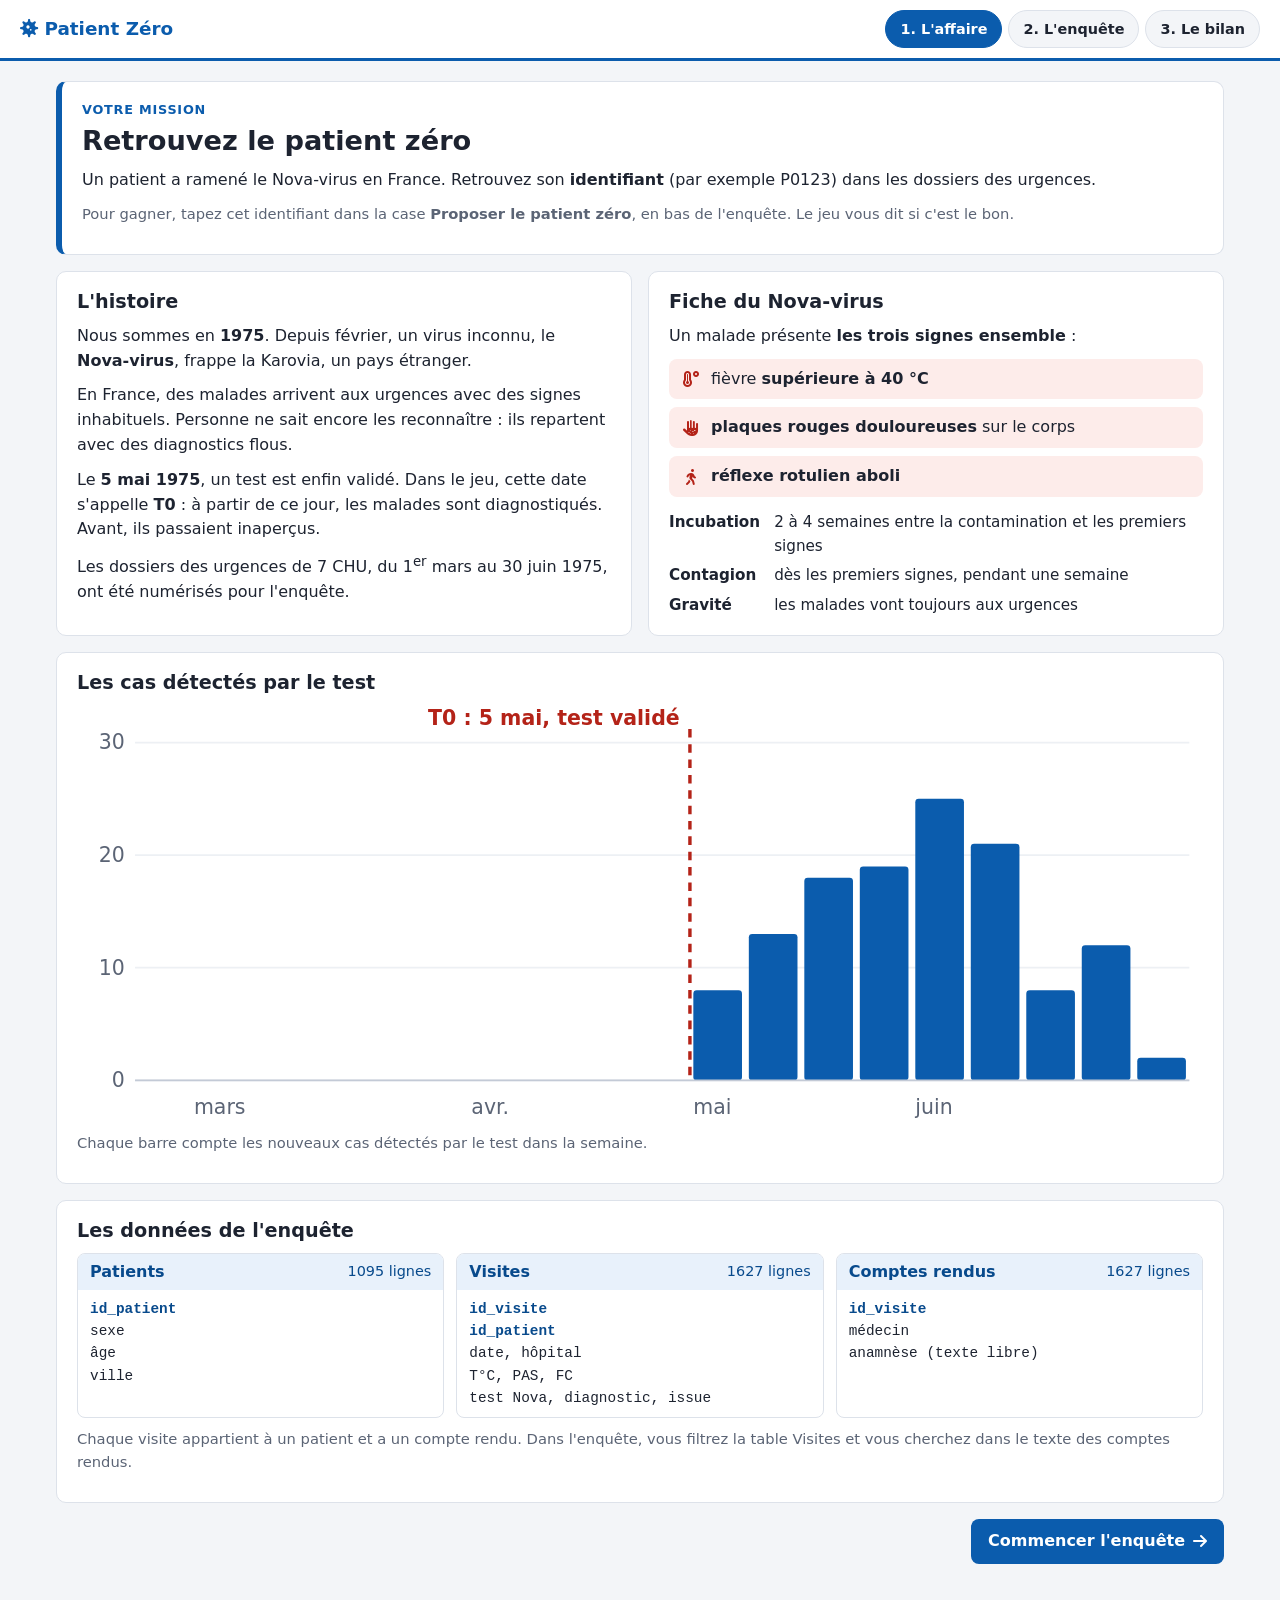
==== index.html @ e22f8d73 "Recentre l'entraînement sur les outils, sans piste sur le virus - 5 missions sur d'autres sujets : f" ====
<!doctype html>
<html lang="fr">
<head>
<meta charset="utf-8">
<meta name="viewport" content="width=device-width, initial-scale=1">
<title>Patient Zéro</title>
<link rel="stylesheet" href="https://cdnjs.cloudflare.com/ajax/libs/font-awesome/6.5.1/css/all.min.css">
<link rel="stylesheet" href="style.css">
</head>
<body>

<header class="entete">
  <div class="marque"><i class="fa-solid fa-virus"></i> Patient Zéro</div>
  <nav class="onglets-pages" aria-label="Étapes du jeu">
    <button data-page="affaire" aria-current="page">1. L'affaire</button>
    <button data-page="enquete">2. L'enquête</button>
    <button data-page="bilan">3. Le bilan</button>
  </nav>
</header>

<main>

<!-- Page 1 : l'affaire -->
<section id="page-affaire" class="page active">
  <div class="carte objectif">
    <p class="surtitre">Votre mission</p>
    <h1>Retrouvez le patient zéro</h1>
    <p>Un patient a ramené le Nova-virus en France. Retrouvez son <strong>identifiant</strong> (par exemple P0123)
    dans les dossiers des urgences.</p>
    <p class="discret">Pour gagner, tapez cet identifiant dans la case <strong>Proposer le patient zéro</strong>,
    en bas de l'enquête. Le jeu vous dit si c'est le bon.</p>
  </div>

  <div class="deux-colonnes">
    <div class="carte">
      <h2>L'histoire</h2>
      <p>Nous sommes en <strong>1975</strong>. Depuis février, un virus inconnu, le <strong>Nova-virus</strong>,
      frappe la Karovia, un pays étranger.</p>
      <p>En France, des malades arrivent aux urgences avec des signes inhabituels. Personne ne sait encore les
      reconnaître : ils repartent avec des diagnostics flous.</p>
      <p>Le <strong>5 mai 1975</strong>, un test est enfin validé. Dans le jeu, cette date s'appelle
      <strong>T0</strong> : à partir de ce jour, les malades sont diagnostiqués. Avant, ils passaient inaperçus.</p>
      <p>Les dossiers des urgences de 7 CHU, du 1<sup>er</sup> mars au 30 juin 1975, ont été numérisés pour
      l'enquête.</p>
    </div>
    <div class="carte">
      <h2>Fiche du Nova-virus</h2>
      <p>Un malade présente <strong>les trois signes ensemble</strong> :</p>
      <ul class="signes">
        <li><i class="fa-solid fa-temperature-high"></i><span>fièvre <strong>supérieure à 40 °C</strong></span></li>
        <li><i class="fa-solid fa-hand-dots"></i><span><strong>plaques rouges douloureuses</strong> sur le corps</span></li>
        <li><i class="fa-solid fa-person-walking"></i><span><strong>réflexe rotulien aboli</strong></span></li>
      </ul>
      <dl class="caracteristiques">
        <dt>Incubation</dt><dd>2 à 4 semaines entre la contamination et les premiers signes</dd>
        <dt>Contagion</dt><dd>dès les premiers signes, pendant une semaine</dd>
        <dt>Gravité</dt><dd>les malades vont toujours aux urgences</dd>
      </dl>
    </div>
  </div>

  <div class="carte">
    <h2>Les cas détectés par le test</h2>
    <div id="courbe" class="courbe"></div>
    <p class="discret">Chaque barre compte les nouveaux cas détectés par le test dans la semaine.</p>
  </div>

  <div class="carte">
    <h2>Les données de l'enquête</h2>
    <div class="schema">
      <div class="table-carte">
        <h3>Patients <span id="schema-patients"></span></h3>
        <ul><li class="cle">id_patient</li><li>sexe</li><li>âge</li><li>ville</li></ul>
      </div>
      <div class="table-carte">
        <h3>Visites <span id="schema-visites"></span></h3>
        <ul><li class="cle">id_visite</li><li class="cle">id_patient</li><li>date, hôpital</li><li>T°C, PAS, FC</li>
          <li>test Nova, diagnostic, issue</li></ul>
      </div>
      <div class="table-carte">
        <h3>Comptes rendus <span id="schema-cr"></span></h3>
        <ul><li class="cle">id_visite</li><li>médecin</li><li>anamnèse (texte libre)</li></ul>
      </div>
    </div>
    <p class="discret">Chaque visite appartient à un patient et a un compte rendu. Dans l'enquête, vous filtrez
    la table Visites et vous cherchez dans le texte des comptes rendus.</p>
  </div>

  <div class="actions">
    <button class="bouton principal" data-aller="enquete">Commencer l'enquête <i class="fa-solid fa-arrow-right"></i></button>
  </div>
</section>

<!-- Page 2 : l'enquête -->
<section id="page-enquete" class="page">
  <section class="carte mission" id="mission" aria-live="polite"></section>

  <div class="enquete-grille">
    <aside>
      <details class="carte repliable" open>
        <summary><i class="fa-solid fa-table"></i> Filtres sur la table Visites</summary>
        <div class="champs">
          <label>Date du <input type="date" id="f-du"></label>
          <label>au <input type="date" id="f-au"></label>
          <label class="large">Hôpital <select id="f-hopital"></select></label>
          <label>Température min (°C) <input type="text" inputmode="decimal" id="f-temperature" placeholder="ex. 40" autocomplete="off"></label>
          <label>Test Nova <select id="f-test"></select></label>
          <label class="large">Diagnostic <select id="f-diagnostic"></select></label>
          <label class="large">Issue de la visite <select id="f-issue"></select></label>
        </div>
      </details>

      <details class="carte repliable" open>
        <summary><i class="fa-solid fa-magnifying-glass"></i> Recherche dans les comptes rendus</summary>
        <p class="aide">Chaque recherche lit l'anamnèse. Les termes d'une même recherche sont des synonymes : un
        seul suffit. Les accents, les majuscules et le pluriel ne comptent pas.</p>
        <div id="criteres"></div>
        <button class="bouton secondaire" id="ajouter-critere"><i class="fa-solid fa-plus"></i> Ajouter une recherche</button>
      </details>

      <button class="bouton lien" id="tout-effacer"><i class="fa-solid fa-eraser"></i> Tout effacer</button>
    </aside>

    <div>
      <section class="carte" id="resultats">
        <h2>Entonnoir</h2>
        <p class="discret entonnoir-aide">Nombre de lignes qui restent après chaque filtre. Une visite a un seul
        compte rendu : les tables Visites et Comptes rendus gardent le même nombre de lignes.</p>
        <ol class="entonnoir" id="entonnoir"></ol>
      </section>

      <section class="carte">
        <div class="onglets-tables" role="tablist" aria-label="Tables">
          <button role="tab" data-vue="cr" aria-selected="true">Comptes rendus <span class="compte" id="n-cr"></span></button>
          <button role="tab" data-vue="visites" aria-selected="false">Visites <span class="compte" id="n-visites"></span></button>
          <button role="tab" data-vue="patients" aria-selected="false">Patients <span class="compte" id="n-patients"></span></button>
        </div>
        <div class="tri">
          <label>Ordre
            <select id="ordre">
              <option value="asc">plus anciennes d'abord</option>
              <option value="desc">plus récentes d'abord</option>
            </select>
          </label>
        </div>
        <div id="vue-cr"></div>
        <div id="vue-visites" hidden></div>
        <div id="vue-patients" hidden></div>
      </section>

      <section class="carte proposer" id="proposer">
        <h2><i class="fa-solid fa-crosshairs"></i> Proposer le patient zéro</h2>
        <form class="ligne" id="form-proposition">
          <input id="proposition" placeholder="P0123" autocomplete="off" autocapitalize="characters" aria-label="Identifiant du patient">
          <button class="bouton principal" type="submit">Vérifier</button>
        </form>
        <div id="proposition-retour" class="retour" aria-live="polite"></div>
      </section>
    </div>
  </div>
  <button class="barre-resultat" id="barre-resultat" type="button"></button>
</section>

<!-- Page 3 : le bilan -->
<section id="page-bilan" class="page">
  <div class="carte histoire" id="bilan-histoire"></div>
  <div class="carte">
    <h2>Ce que vous avez fait</h2>
    <ul class="lexique">
      <li><strong>Filtrer une table.</strong> Chaque filtre sur la table Visites retire des lignes. L'entonnoir montre
      combien il en reste à chaque étape.</li>
      <li><strong>Relier des tables.</strong> Une visite appartient à un patient et a un compte rendu. On compte les
      patients à partir des visites retenues.</li>
      <li><strong>Chercher dans du texte libre.</strong> Un signe s'écrit de plusieurs façons (« PRD », « plaques
      rouges dlr », « ROT abolis ») : il faut prévoir les synonymes et les abréviations.</li>
      <li><strong>Écarter les négations.</strong> « Pas de PRD » contient « PRD ». Chercher dans la même phrase
      permet d'écarter les signes niés sans perdre les autres.</li>
      <li><strong>Croiser les critères.</strong> Un seul signe ne suffit pas : un paludisme donne une forte fièvre,
      une toxidermie des plaques douloureuses.</li>
      <li><strong>Remonter le temps.</strong> Le test date du 5 mai, mais le virus circulait depuis mars.
      L'incubation de 2 à 4 semaines relie chaque malade à celui qui l'a contaminé.</li>
    </ul>
  </div>
  <div class="actions">
    <button class="bouton secondaire" id="rejouer"><i class="fa-solid fa-rotate-left"></i> Rejouer depuis le début</button>
  </div>
</section>

</main>

<script src="donnees.js"></script>
<script src="js/recherche.js"></script>
<script src="js/enquete.js"></script>
<script src="js/jeu.js"></script>
</body>
</html>
---- style.css ----
:root {
  --bleu: #0b5cad; --bleu-fonce: #084a8c; --bleu-clair: #e8f1fb;
  --rouge: #b42318; --rouge-clair: #fdecea;
  --vert: #1e7a46; --vert-clair: #e6f4ec;
  --ambre: #8a5a00; --ambre-clair: #fff4dc;
  --texte: #1d2330; --discret: #5b6475; --bord: #dde2ea; --fond: #f3f5f8; --carte: #ffffff;
  --rayon: 10px;
}
* { box-sizing: border-box; }
html { -webkit-text-size-adjust: 100%; }
body { margin: 0; background: var(--fond); color: var(--texte);
  font: 16px/1.55 system-ui, -apple-system, "Segoe UI", Roboto, "Helvetica Neue", sans-serif; }
h1, h2, h3 { line-height: 1.25; margin: 0 0 10px; }
h1 { font-size: 1.7rem; }
h2 { font-size: 1.2rem; }
h3 { font-size: 1rem; }
p { margin: 0 0 10px; }
ul { margin: 0 0 10px; padding-left: 22px; }
button, input, select { font: inherit; color: inherit; }
input, select { font-size: 16px; padding: 8px 10px; border: 1px solid #c3cad6; border-radius: 6px; background: #fff;
  min-height: 40px; width: 100%; }
input:focus-visible, select:focus-visible, button:focus-visible, tr:focus-visible { outline: 3px solid #7fb3ec; outline-offset: 1px; }
.discret { color: var(--discret); font-size: .92rem; }

/* En-tête et pages */
.entete { position: sticky; top: 0; z-index: 10; background: var(--carte); border-bottom: 3px solid var(--bleu);
  display: flex; align-items: center; justify-content: space-between; gap: 10px 16px; flex-wrap: wrap; padding: 10px 20px; }
.marque { font-weight: 700; color: var(--bleu); font-size: 1.15rem; white-space: nowrap; }
.onglets-pages { display: flex; gap: 6px; }
.onglets-pages button { border: 1px solid var(--bord); background: var(--fond); border-radius: 999px; padding: 7px 14px;
  font-weight: 600; font-size: .9rem; cursor: pointer; }
.onglets-pages button[aria-current="page"] { background: var(--bleu); border-color: var(--bleu); color: #fff; }
main { max-width: 1200px; margin: 0 auto; padding: 20px 16px 48px; }
.page { display: none; }
.page.active { display: block; }

/* Cartes et boutons */
.carte { background: var(--carte); border: 1px solid var(--bord); border-radius: var(--rayon); padding: 18px 20px; margin-bottom: 16px; }
.deux-colonnes { display: grid; grid-template-columns: minmax(0, 1fr) minmax(0, 1fr); gap: 16px; }
.deux-colonnes > .carte { margin-bottom: 0; }
.deux-colonnes { margin-bottom: 16px; }
.bouton { display: inline-flex; align-items: center; justify-content: center; gap: 8px; border-radius: 8px; padding: 9px 16px;
  min-height: 40px; font-weight: 600; cursor: pointer; border: 1px solid transparent; text-decoration: none; }
.bouton.principal { background: var(--bleu); color: #fff; }
.bouton.principal:hover { background: var(--bleu-fonce); }
.bouton.secondaire { background: #fff; color: var(--bleu); border-color: var(--bleu); }
.bouton.secondaire:hover { background: var(--bleu-clair); }
.bouton.lien { background: none; color: var(--bleu); padding: 6px 8px; min-height: 0; }
.bouton.petit { padding: 5px 10px; min-height: 34px; font-size: .9rem; background: #fff; color: var(--bleu); border-color: #b9cde6; }
.bouton:disabled { opacity: .4; cursor: not-allowed; }
.icone { background: none; border: none; color: var(--discret); cursor: pointer; width: 36px; height: 36px; border-radius: 6px; flex: none; }
.icone:hover { background: var(--fond); color: var(--rouge); }
.actions { display: flex; justify-content: flex-end; gap: 10px; flex-wrap: wrap; }
.etiquette { display: inline-block; font-size: .8rem; font-weight: 700; text-transform: uppercase; letter-spacing: .04em;
  color: var(--bleu); background: var(--bleu-clair); padding: 3px 9px; border-radius: 999px; }
.etiquette.succes { color: var(--vert); background: var(--vert-clair); }
.ligne { display: flex; gap: 8px; align-items: flex-end; flex-wrap: wrap; }
.ligne input { width: auto; flex: 1 1 140px; }
.ligne label { flex: 1 1 160px; }
.retour { margin: 10px 0 0; min-height: 1.5em; }
.retour.ok { color: var(--vert); font-weight: 600; }
.retour.ko { color: var(--rouge); }
.retour.info { color: var(--ambre); }

/* Page 1 : l'affaire */
.objectif { border-left: 6px solid var(--bleu); }
.surtitre { text-transform: uppercase; letter-spacing: .06em; font-size: .8rem; font-weight: 700; color: var(--bleu); margin-bottom: 4px; }
.signes { list-style: none; padding: 0; display: grid; gap: 8px; }
.signes li { display: flex; gap: 10px; align-items: center; background: var(--rouge-clair); border-radius: 8px; padding: 8px 12px; }
.signes i { color: var(--rouge); width: 20px; text-align: center; }
.caracteristiques { display: grid; grid-template-columns: max-content 1fr; gap: 6px 14px; margin: 14px 0 0; font-size: .95rem; }
.caracteristiques dt { font-weight: 700; }
.caracteristiques dd { margin: 0; }
.courbe svg { width: 100%; height: auto; display: block; }
.courbe .barre { fill: var(--bleu); }
.courbe .axe { stroke: #c3cad6; }
.courbe .grille { stroke: #edf0f4; }
.courbe .t0 { stroke: var(--rouge); stroke-dasharray: 5 4; stroke-width: 2; }
.courbe text { font-size: 12px; fill: var(--discret); }
.courbe text.t0-texte { fill: var(--rouge); font-weight: 700; }
.schema { display: grid; grid-template-columns: repeat(3, 1fr); gap: 12px; margin-bottom: 10px; }
.table-carte { border: 1px solid var(--bord); border-radius: 8px; overflow: hidden; }
.table-carte h3 { background: var(--bleu-clair); color: var(--bleu-fonce); margin: 0; padding: 8px 12px; display: flex; justify-content: space-between; gap: 8px; }
.table-carte h3 span { font-weight: 500; font-size: .9rem; }
.table-carte ul { list-style: none; margin: 0; padding: 8px 12px; font-size: .9rem; font-family: ui-monospace, Consolas, monospace; }
.table-carte li.cle { font-weight: 700; color: var(--bleu-fonce); }

/* Page 2 : l'enquête */
.mission { border-left: 6px solid var(--ambre); background: #fffdf6; }
.mission.terminee { border-left-color: var(--vert); background: #f7fcf9; }
.mission-tete { display: flex; justify-content: space-between; align-items: center; gap: 8px; flex-wrap: wrap; margin-bottom: 8px; }
.mission .etiquette { color: var(--ambre); background: var(--ambre-clair); }
.mission.terminee .etiquette { color: var(--vert); background: var(--vert-clair); }
.enquete-grille { display: grid; grid-template-columns: minmax(300px, 380px) minmax(0, 1fr); gap: 16px; align-items: start; }
.repliable > summary { font-weight: 700; font-size: 1.05rem; cursor: pointer; list-style-position: outside; margin-left: 18px; }
.repliable[open] > summary { margin-bottom: 12px; }
.repliable summary i { color: var(--bleu); margin-right: 4px; }
.champs { display: grid; grid-template-columns: 1fr 1fr; gap: 10px 12px; }
.champs label { display: flex; flex-direction: column; gap: 4px; font-weight: 600; font-size: .9rem; }
.champs .large { grid-column: 1 / -1; }
.aide { font-size: .88rem; color: var(--discret); }
.critere { border: 1px solid var(--bord); border-left: 6px solid var(--couleur); border-radius: 8px; padding: 10px; margin-bottom: 10px; background: #fbfcfd; }
.critere.exclusion { background: #fff8f7; }
.critere-tete { display: flex; gap: 6px; align-items: center; margin-bottom: 8px; }
.critere-tete select { font-weight: 700; }
.critere.exclusion .critere-tete select { color: var(--rouge); }
.termes { display: grid; gap: 4px; }
.terme { display: flex; gap: 4px; align-items: center; }
.ou { font-size: .8rem; color: var(--discret); padding-left: 4px; }
.critere-pied { display: grid; gap: 8px; margin-top: 8px; }
.critere-pied .bouton { justify-self: start; }
.critere-pied .lien-phrase { display: flex; flex-direction: column; gap: 2px; font-size: .85rem; font-weight: 600; color: var(--discret); }
#tout-effacer { margin: -4px 0 16px; }

.entonnoir-aide { margin-bottom: 12px; }
.entonnoir { list-style: none; padding: 0; margin: 0; display: grid; gap: 8px; }
.entonnoir li { display: grid; grid-template-columns: minmax(0, 1fr) 160px minmax(170px, max-content); gap: 4px 12px; align-items: center; font-size: .92rem; }
.entonnoir li.dernier { font-weight: 700; }
.entonnoir .pastille { display: inline-block; font-size: .72rem; font-weight: 700; padding: 1px 7px; border-radius: 999px; margin-right: 6px;
  background: var(--bleu-clair); color: var(--bleu-fonce); vertical-align: 1px; }
.entonnoir .pastille.texte { background: #f1e8fb; color: #5b2a8c; }
.marche-barre { height: 10px; background: var(--fond); border-radius: 5px; overflow: hidden; }
.marche-barre span { display: block; height: 100%; background: var(--bleu); border-radius: 5px; }
.marche-nombres { text-align: right; white-space: nowrap; }
.entonnoir-vide { color: var(--discret); font-size: .9rem; }

.onglets-tables { display: flex; gap: 4px; border-bottom: 2px solid var(--bord); margin-bottom: 12px; overflow-x: auto; }
.onglets-tables button { background: none; border: none; border-bottom: 3px solid transparent; margin-bottom: -2px; padding: 8px 12px;
  font-weight: 600; cursor: pointer; white-space: nowrap; color: var(--discret); }
.onglets-tables button[aria-selected="true"] { color: var(--bleu); border-bottom-color: var(--bleu); }
.onglets-tables .compte { font-weight: 500; font-size: .85rem; }
.tri { display: flex; justify-content: flex-end; margin-bottom: 10px; }
.tri label { display: flex; align-items: center; gap: 8px; font-size: .9rem; color: var(--discret); }
.tri select { width: auto; }
.vide { color: var(--discret); padding: 20px 0; text-align: center; }

.navigation-cr { display: flex; justify-content: space-between; align-items: center; gap: 8px; margin-bottom: 12px; }
.cr { border: 1px solid var(--bord); border-radius: 8px; overflow: hidden; }
.cr-entete { display: grid; grid-template-columns: repeat(4, 1fr); gap: 1px; background: var(--bord); border-bottom: 1px solid var(--bord); }
.cr-entete div { background: var(--bleu-clair); padding: 6px 10px; font-weight: 600; font-size: .92rem; }
.cr-entete span { display: block; font-size: .72rem; font-weight: 700; text-transform: uppercase; letter-spacing: .04em; color: var(--discret); }
.cr-corps { padding: 12px 14px; }
.cr-corps h3 { font-size: .8rem; text-transform: uppercase; letter-spacing: .05em; color: var(--discret); margin: 12px 0 4px; }
.cr-corps h3:first-child { margin-top: 0; }
.anamnese { font-family: ui-monospace, "Cascadia Mono", Consolas, monospace; font-size: .95rem; line-height: 1.7; }
mark { border-radius: 3px; padding: 0 2px; color: inherit; }
mark.exclu { background: var(--rouge-clair); color: var(--rouge); outline: 1px dashed var(--rouge); }
.cr-pied { display: flex; flex-wrap: wrap; gap: 6px; align-items: center; padding: 10px 14px; border-top: 1px solid var(--bord); background: #fbfcfd; }
.badge { font-size: .82rem; font-weight: 600; padding: 2px 9px; border-radius: 999px; border: 1px solid var(--bord); }
.badge.present { background: var(--vert-clair); color: var(--vert); border-color: #b9dfc8; }
.badge.absent { background: var(--fond); color: var(--discret); }
.badge.bloque { background: var(--rouge-clair); color: var(--rouge); border-color: #f2c4bf; }
.cr-pied .bouton { margin-left: auto; }

.defilement { overflow-x: auto; }
table { border-collapse: collapse; width: 100%; font-size: .88rem; }
th, td { text-align: left; padding: 7px 9px; border-bottom: 1px solid var(--bord); white-space: nowrap; }
thead th { background: var(--fond); font-size: .8rem; text-transform: uppercase; letter-spacing: .03em; color: var(--discret); position: sticky; top: 0; }
tbody tr { cursor: pointer; }
tbody tr:hover { background: var(--bleu-clair); }
td.nombre { text-align: right; font-variant-numeric: tabular-nums; }
.plus { text-align: center; margin-top: 10px; }

.proposer { border: 2px solid var(--bleu); }
.barre-resultat { display: none; }

/* Page 3 : le bilan */
.histoire h2 { margin-top: 10px; }
.histoire ul { padding-left: 20px; }
.histoire li { margin-bottom: 6px; }
.lexique { list-style: none; padding: 0; display: grid; gap: 10px; }
.lexique li { padding: 10px 12px; background: var(--fond); border-radius: 8px; }

@media (max-width: 900px) {
  .enquete-grille, .deux-colonnes { grid-template-columns: minmax(0, 1fr); }
  .schema { grid-template-columns: 1fr; }
  .entonnoir li { grid-template-columns: 1fr auto; }
  .marche-barre { grid-column: 1 / -1; grid-row: 2; }
  /* Sur un écran étroit, les filtres repoussent l'entonnoir loin en dessous : une barre collée en bas
     garde le résultat sous les yeux. */
  .barre-resultat { display: flex; justify-content: space-between; align-items: center; gap: 10px; position: sticky; bottom: 0;
    width: 100%; margin: 0; padding: 12px 16px; border: none; border-top: 3px solid var(--bleu); border-radius: 10px 10px 0 0;
    background: var(--carte); box-shadow: 0 -4px 12px rgba(0, 0, 0, .08); font-size: .95rem; text-align: left; cursor: pointer; }
  .barre-resultat .aller { color: var(--bleu); font-weight: 700; white-space: nowrap; }
}
@media (max-width: 560px) {
  .entete { padding: 8px 12px; }
  .onglets-pages { width: 100%; }
  .onglets-pages button { flex: 1; padding: 8px 4px; font-size: .85rem; }
  main { padding: 12px 12px 40px; }
  .carte { padding: 14px; }
  h1 { font-size: 1.4rem; }
  .champs { grid-template-columns: 1fr; }
  .cr-entete { grid-template-columns: 1fr 1fr; }
  .navigation-cr .bouton { padding: 9px 12px; }
  .entonnoir li { grid-template-columns: 1fr; }
  .marche-nombres { text-align: left; }
  .marche-barre { grid-row: auto; }
  .cr-pied .bouton { margin-left: 0; width: 100%; }
  .onglets-tables button { flex: 1; padding: 8px 4px; font-size: .9rem; }
  .onglets-tables .compte { display: block; }
}
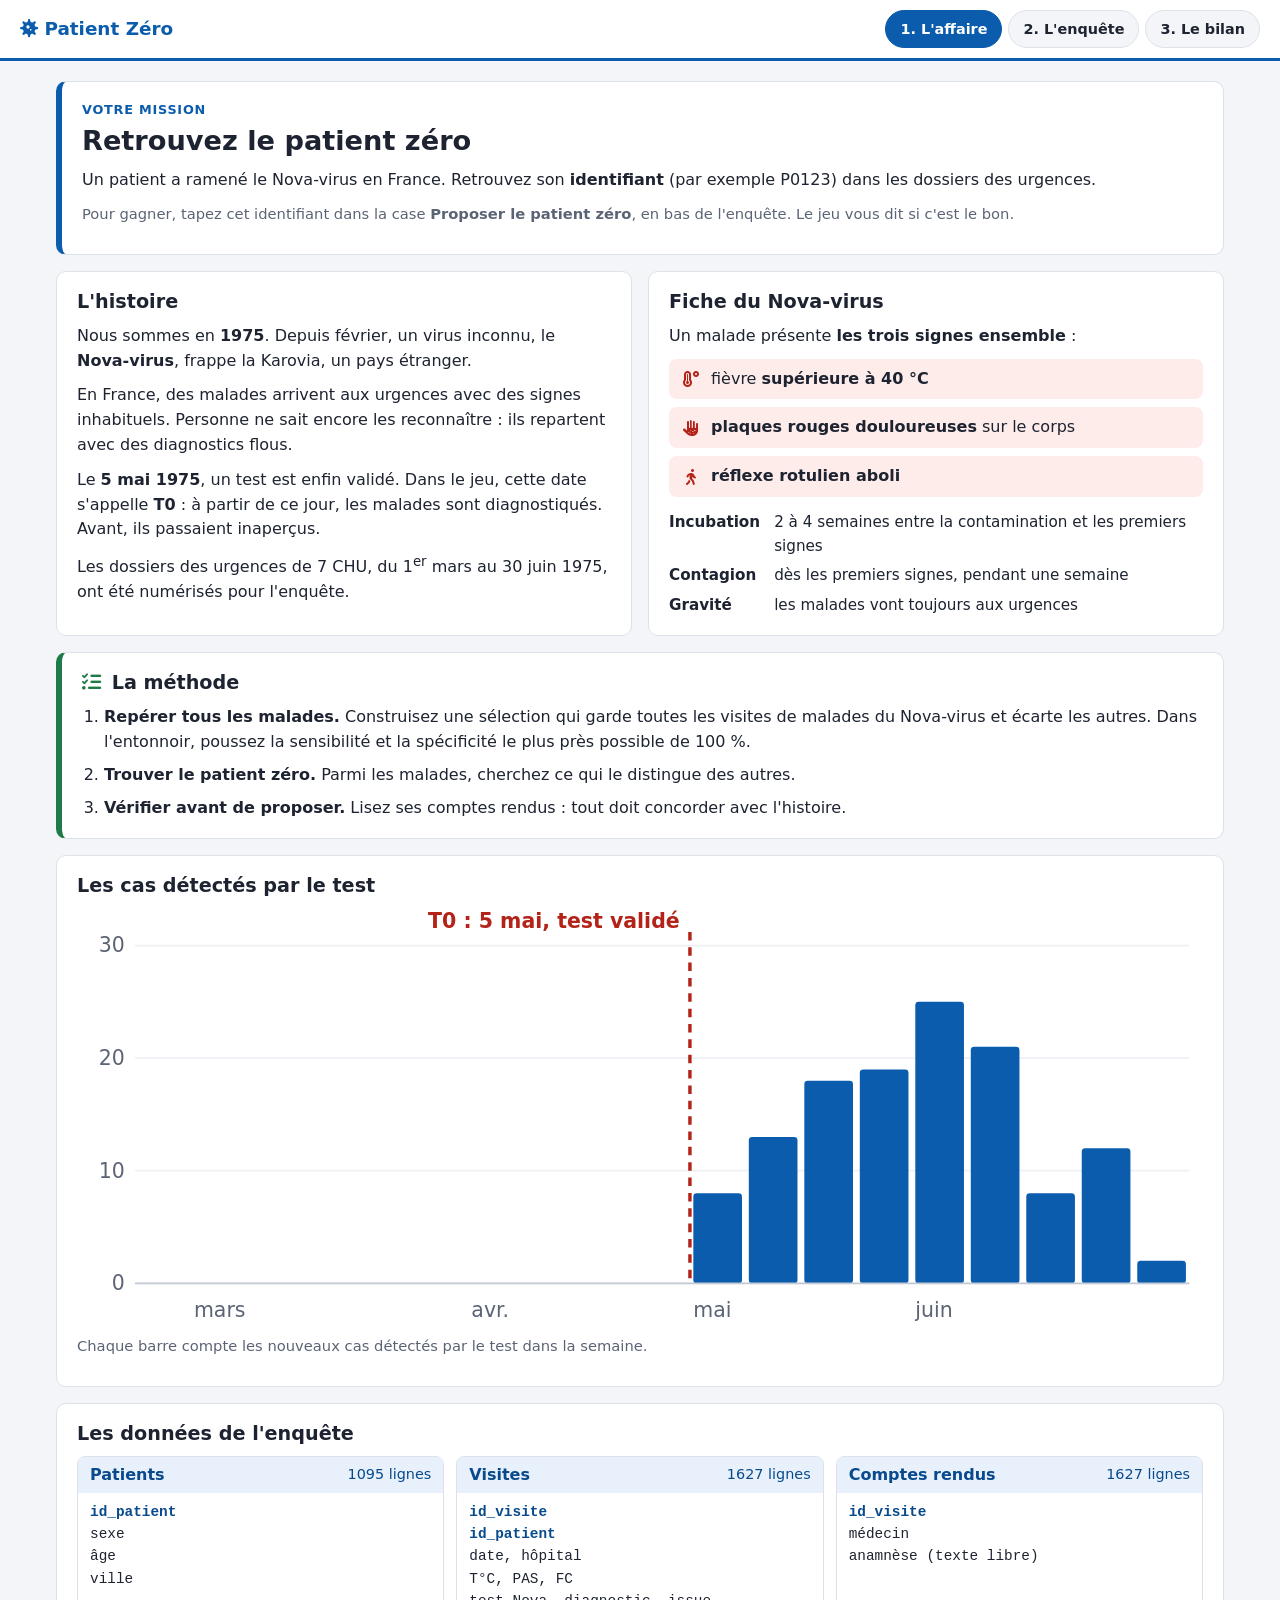
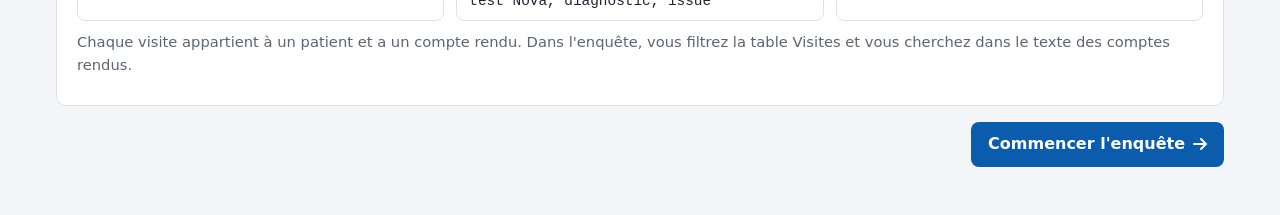
==== commit f43f6823: "Ajoute sensibilité et spécificité, méthode et bilan protégé - Entonnoir : sensibilité et spécificité" ====
--- a/index.html
+++ b/index.html
@@ -57,6 +57,18 @@
         <dt>Gravité</dt><dd>les malades vont toujours aux urgences</dd>
       </dl>
     </div>
+  </div>
+
+  <div class="carte methode">
+    <h2><i class="fa-solid fa-list-check"></i> La méthode</h2>
+    <ol class="etapes-methode" id="methode">
+      <li><strong>Repérer tous les malades.</strong> Construisez une sélection qui garde toutes les visites de malades
+      du Nova-virus et écarte les autres. Dans l'entonnoir, poussez la sensibilité et la spécificité le plus près
+      possible de 100 %.</li>
+      <li><strong>Trouver le patient zéro.</strong> Parmi les malades, cherchez ce qui le distingue des autres.</li>
+      <li><strong>Vérifier avant de proposer.</strong> Lisez ses comptes rendus : tout doit concorder avec
+      l'histoire.</li>
+    </ol>
   </div>
 
   <div class="carte">
@@ -97,6 +109,7 @@
 
   <div class="enquete-grille">
     <aside>
+      <button class="bouton lien tout-effacer haut" type="button"><i class="fa-solid fa-eraser"></i> Tout effacer</button>
       <details class="carte repliable" open>
         <summary><i class="fa-solid fa-table"></i> Filtres sur la table Visites</summary>
         <div class="champs">
@@ -118,7 +131,7 @@
         <button class="bouton secondaire" id="ajouter-critere"><i class="fa-solid fa-plus"></i> Ajouter une recherche</button>
       </details>
 
-      <button class="bouton lien" id="tout-effacer"><i class="fa-solid fa-eraser"></i> Tout effacer</button>
+      <button class="bouton lien tout-effacer" type="button"><i class="fa-solid fa-eraser"></i> Tout effacer</button>
     </aside>
 
     <div>
@@ -126,6 +139,9 @@
         <h2>Entonnoir</h2>
         <p class="discret entonnoir-aide">Nombre de lignes qui restent après chaque filtre. Une visite a un seul
         compte rendu : les tables Visites et Comptes rendus gardent le même nombre de lignes.</p>
+        <p class="discret entonnoir-aide"><strong>Sensibilité</strong> : part des visites de malades du Nova-virus
+        que votre sélection garde. <strong>Spécificité</strong> : part des visites de non-malades qu'elle écarte.
+        Une sélection parfaite atteint 100 % et 100 %.</p>
         <ol class="entonnoir" id="entonnoir"></ol>
       </section>
 
@@ -164,23 +180,14 @@
 <!-- Page 3 : le bilan -->
 <section id="page-bilan" class="page">
   <div class="carte histoire" id="bilan-histoire"></div>
-  <div class="carte">
-    <h2>Ce que vous avez fait</h2>
-    <ul class="lexique">
-      <li><strong>Filtrer une table.</strong> Chaque filtre sur la table Visites retire des lignes. L'entonnoir montre
-      combien il en reste à chaque étape.</li>
-      <li><strong>Relier des tables.</strong> Une visite appartient à un patient et a un compte rendu. On compte les
-      patients à partir des visites retenues.</li>
-      <li><strong>Chercher dans du texte libre.</strong> Un signe s'écrit de plusieurs façons (« PRD », « plaques
-      rouges dlr », « ROT abolis ») : il faut prévoir les synonymes et les abréviations.</li>
-      <li><strong>Écarter les négations.</strong> « Pas de PRD » contient « PRD ». Chercher dans la même phrase
-      permet d'écarter les signes niés sans perdre les autres.</li>
-      <li><strong>Croiser les critères.</strong> Un seul signe ne suffit pas : un paludisme donne une forte fièvre,
-      une toxidermie des plaques douloureuses.</li>
-      <li><strong>Remonter le temps.</strong> Le test date du 5 mai, mais le virus circulait depuis mars.
-      L'incubation de 2 à 4 semaines relie chaque malade à celui qui l'a contaminé.</li>
-    </ul>
-  </div>
+  <details class="carte repliable" id="acces-animateur">
+    <summary><i class="fa-solid fa-key"></i> Accès animateur</summary>
+    <form class="ligne" id="form-animateur">
+      <input type="password" id="mot-de-passe" autocomplete="off" aria-label="Mot de passe animateur" placeholder="Mot de passe">
+      <button class="bouton principal" type="submit">Ouvrir le bilan</button>
+    </form>
+    <div id="animateur-retour" class="retour" aria-live="polite"></div>
+  </details>
   <div class="actions">
     <button class="bouton secondaire" id="rejouer"><i class="fa-solid fa-rotate-left"></i> Rejouer depuis le début</button>
   </div>
--- a/style.css
+++ b/style.css
@@ -85,6 +85,10 @@
 .table-carte ul { list-style: none; margin: 0; padding: 8px 12px; font-size: .9rem; font-family: ui-monospace, Consolas, monospace; }
 .table-carte li.cle { font-weight: 700; color: var(--bleu-fonce); }
 
+.methode { border-left: 6px solid var(--vert); }
+.methode h2 i { color: var(--vert); margin-right: 4px; }
+.etapes-methode { margin: 0; padding-left: 22px; display: grid; gap: 8px; }
+
 /* Page 2 : l'enquête */
 .mission { border-left: 6px solid var(--ambre); background: #fffdf6; }
 .mission.terminee { border-left-color: var(--vert); background: #f7fcf9; }
@@ -110,7 +114,8 @@
 .critere-pied { display: grid; gap: 8px; margin-top: 8px; }
 .critere-pied .bouton { justify-self: start; }
 .critere-pied .lien-phrase { display: flex; flex-direction: column; gap: 2px; font-size: .85rem; font-weight: 600; color: var(--discret); }
-#tout-effacer { margin: -4px 0 16px; }
+.tout-effacer { margin: -4px 0 16px; }
+.tout-effacer.haut { margin: 0 0 8px; }
 
 .entonnoir-aide { margin-bottom: 12px; }
 .entonnoir { list-style: none; padding: 0; margin: 0; display: grid; gap: 8px; }
@@ -122,10 +127,13 @@
 .marche-barre { height: 10px; background: var(--fond); border-radius: 5px; overflow: hidden; }
 .marche-barre span { display: block; height: 100%; background: var(--bleu); border-radius: 5px; }
 .marche-nombres { text-align: right; white-space: nowrap; }
+.indicateurs { display: block; font-size: .82rem; font-weight: 500; color: var(--discret); }
+.indicateurs strong { color: var(--texte); }
+.indicateurs .parfait { color: var(--vert); }
 .entonnoir-vide { color: var(--discret); font-size: .9rem; }
 
-.onglets-tables { display: flex; gap: 4px; border-bottom: 2px solid var(--bord); margin-bottom: 12px; overflow-x: auto; }
-.onglets-tables button { background: none; border: none; border-bottom: 3px solid transparent; margin-bottom: -2px; padding: 8px 12px;
+.onglets-tables { display: flex; gap: 4px; box-shadow: inset 0 -2px 0 var(--bord); margin-bottom: 12px; overflow-x: auto; overflow-y: hidden; }
+.onglets-tables button { background: none; border: none; border-bottom: 3px solid transparent; padding: 8px 12px;
   font-weight: 600; cursor: pointer; white-space: nowrap; color: var(--discret); }
 .onglets-tables button[aria-selected="true"] { color: var(--bleu); border-bottom-color: var(--bleu); }
 .onglets-tables .compte { font-weight: 500; font-size: .85rem; }
@@ -182,6 +190,7 @@
     width: 100%; margin: 0; padding: 12px 16px; border: none; border-top: 3px solid var(--bleu); border-radius: 10px 10px 0 0;
     background: var(--carte); box-shadow: 0 -4px 12px rgba(0, 0, 0, .08); font-size: .95rem; text-align: left; cursor: pointer; }
   .barre-resultat .aller { color: var(--bleu); font-weight: 700; white-space: nowrap; }
+  .barre-resultat .indicateurs { margin-top: 2px; }
 }
 @media (max-width: 560px) {
   .entete { padding: 8px 12px; }
@@ -198,5 +207,8 @@
   .marche-barre { grid-row: auto; }
   .cr-pied .bouton { margin-left: 0; width: 100%; }
   .onglets-tables button { flex: 1; padding: 8px 4px; font-size: .9rem; }
+  .barre-resultat .indicateurs { white-space: nowrap; }
+  .barre-resultat .aller .texte { display: none; }
+  .barre-resultat .aller { font-size: 1.2rem; }
   .onglets-tables .compte { display: block; }
 }
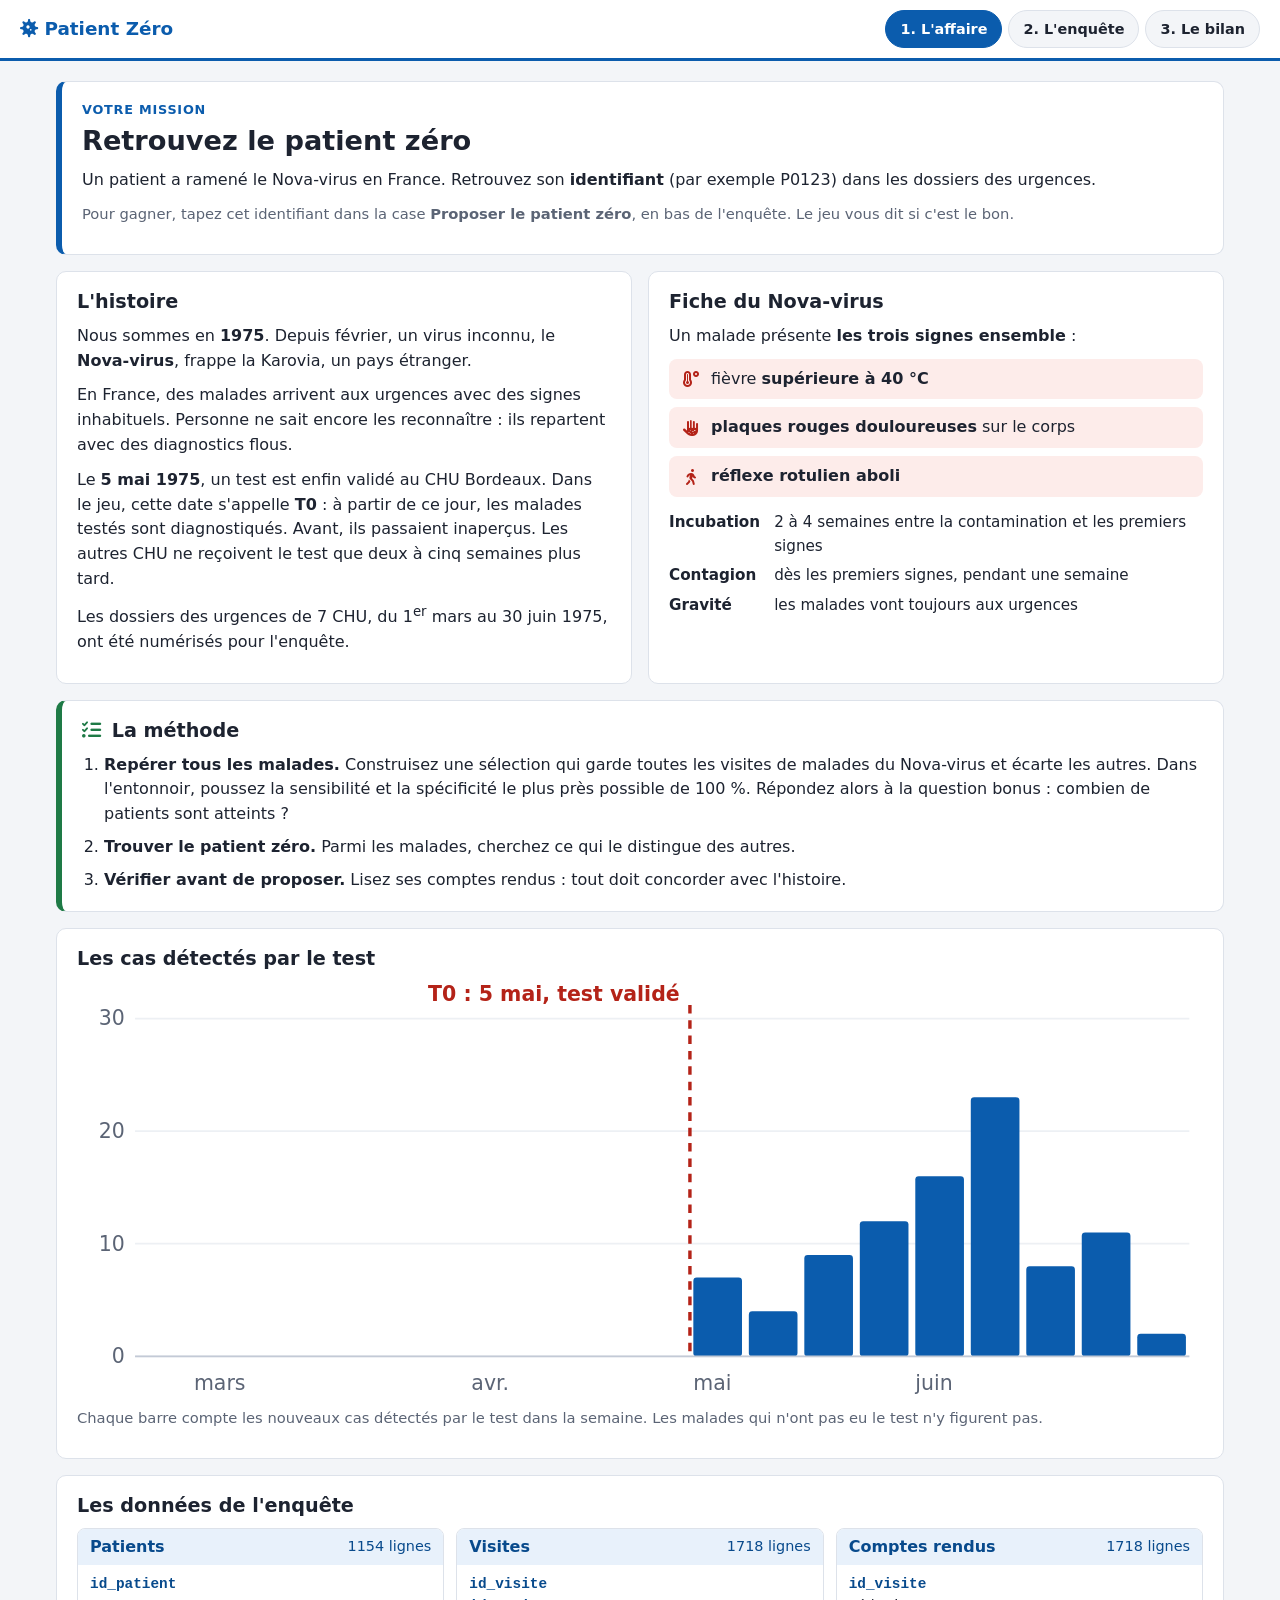
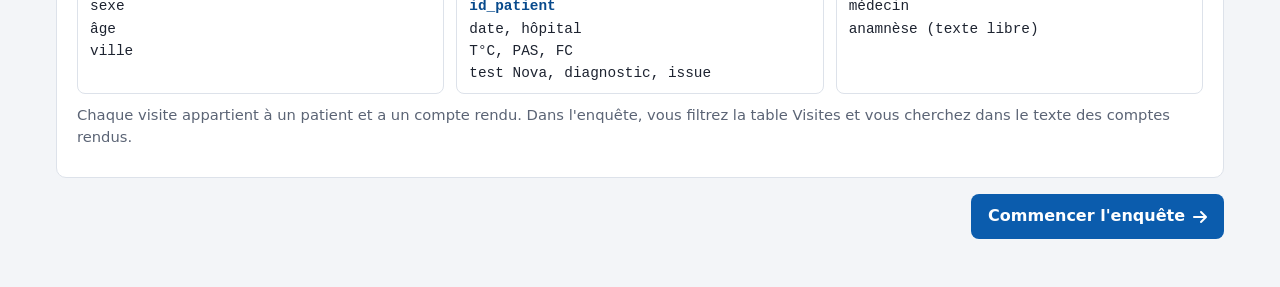
==== commit ebc50a59: "Durcit l'enquête : leurres à deux signes, test tardif, débuts de mots, question bonus - Générateur :" ====
--- a/index.html
+++ b/index.html
@@ -38,8 +38,9 @@
       frappe la Karovia, un pays étranger.</p>
       <p>En France, des malades arrivent aux urgences avec des signes inhabituels. Personne ne sait encore les
       reconnaître : ils repartent avec des diagnostics flous.</p>
-      <p>Le <strong>5 mai 1975</strong>, un test est enfin validé. Dans le jeu, cette date s'appelle
-      <strong>T0</strong> : à partir de ce jour, les malades sont diagnostiqués. Avant, ils passaient inaperçus.</p>
+      <p>Le <strong>5 mai 1975</strong>, un test est enfin validé au CHU Bordeaux. Dans le jeu, cette date s'appelle
+      <strong>T0</strong> : à partir de ce jour, les malades testés sont diagnostiqués. Avant, ils passaient
+      inaperçus. Les autres CHU ne reçoivent le test que deux à cinq semaines plus tard.</p>
       <p>Les dossiers des urgences de 7 CHU, du 1<sup>er</sup> mars au 30 juin 1975, ont été numérisés pour
       l'enquête.</p>
     </div>
@@ -64,7 +65,7 @@
     <ol class="etapes-methode" id="methode">
       <li><strong>Repérer tous les malades.</strong> Construisez une sélection qui garde toutes les visites de malades
       du Nova-virus et écarte les autres. Dans l'entonnoir, poussez la sensibilité et la spécificité le plus près
-      possible de 100 %.</li>
+      possible de 100 %. Répondez alors à la question bonus : combien de patients sont atteints ?</li>
       <li><strong>Trouver le patient zéro.</strong> Parmi les malades, cherchez ce qui le distingue des autres.</li>
       <li><strong>Vérifier avant de proposer.</strong> Lisez ses comptes rendus : tout doit concorder avec
       l'histoire.</li>
@@ -74,7 +75,8 @@
   <div class="carte">
     <h2>Les cas détectés par le test</h2>
     <div id="courbe" class="courbe"></div>
-    <p class="discret">Chaque barre compte les nouveaux cas détectés par le test dans la semaine.</p>
+    <p class="discret">Chaque barre compte les nouveaux cas détectés par le test dans la semaine. Les malades qui
+    n'ont pas eu le test n'y figurent pas.</p>
   </div>
 
   <div class="carte">
@@ -126,7 +128,8 @@
       <details class="carte repliable" open>
         <summary><i class="fa-solid fa-magnifying-glass"></i> Recherche dans les comptes rendus</summary>
         <p class="aide">Chaque recherche lit l'anamnèse. Les termes d'une même recherche sont des synonymes : un
-        seul suffit. Les accents, les majuscules et le pluriel ne comptent pas.</p>
+        seul suffit. Les accents, les majuscules et le pluriel ne comptent pas. Un terme trouve aussi les mots qui
+        commencent par lui : « céphal » trouve « céphalées ».</p>
         <div id="criteres"></div>
         <button class="bouton secondaire" id="ajouter-critere"><i class="fa-solid fa-plus"></i> Ajouter une recherche</button>
       </details>
@@ -164,6 +167,17 @@
         <div id="vue-patients" hidden></div>
       </section>
 
+      <section class="carte bonus" id="bonus">
+        <h2><i class="fa-solid fa-users"></i> Question bonus</h2>
+        <p>Avant de proposer le patient zéro : combien de <strong>patients</strong> sont atteints par le
+        Nova-virus ?</p>
+        <form class="ligne" id="form-bonus">
+          <input id="bonus-reponse" inputmode="numeric" placeholder="Nombre de patients" autocomplete="off" aria-label="Nombre de patients atteints">
+          <button class="bouton principal" type="submit">Vérifier</button>
+        </form>
+        <div id="bonus-retour" class="retour" aria-live="polite"></div>
+      </section>
+
       <section class="carte proposer" id="proposer">
         <h2><i class="fa-solid fa-crosshairs"></i> Proposer le patient zéro</h2>
         <form class="ligne" id="form-proposition">
--- a/style.css
+++ b/style.css
@@ -169,6 +169,8 @@
 td.nombre { text-align: right; font-variant-numeric: tabular-nums; }
 .plus { text-align: center; margin-top: 10px; }
 
+.bonus { border-left: 6px solid var(--bleu); }
+.bonus h2 i { color: var(--bleu); margin-right: 4px; }
 .proposer { border: 2px solid var(--bleu); }
 .barre-resultat { display: none; }
 
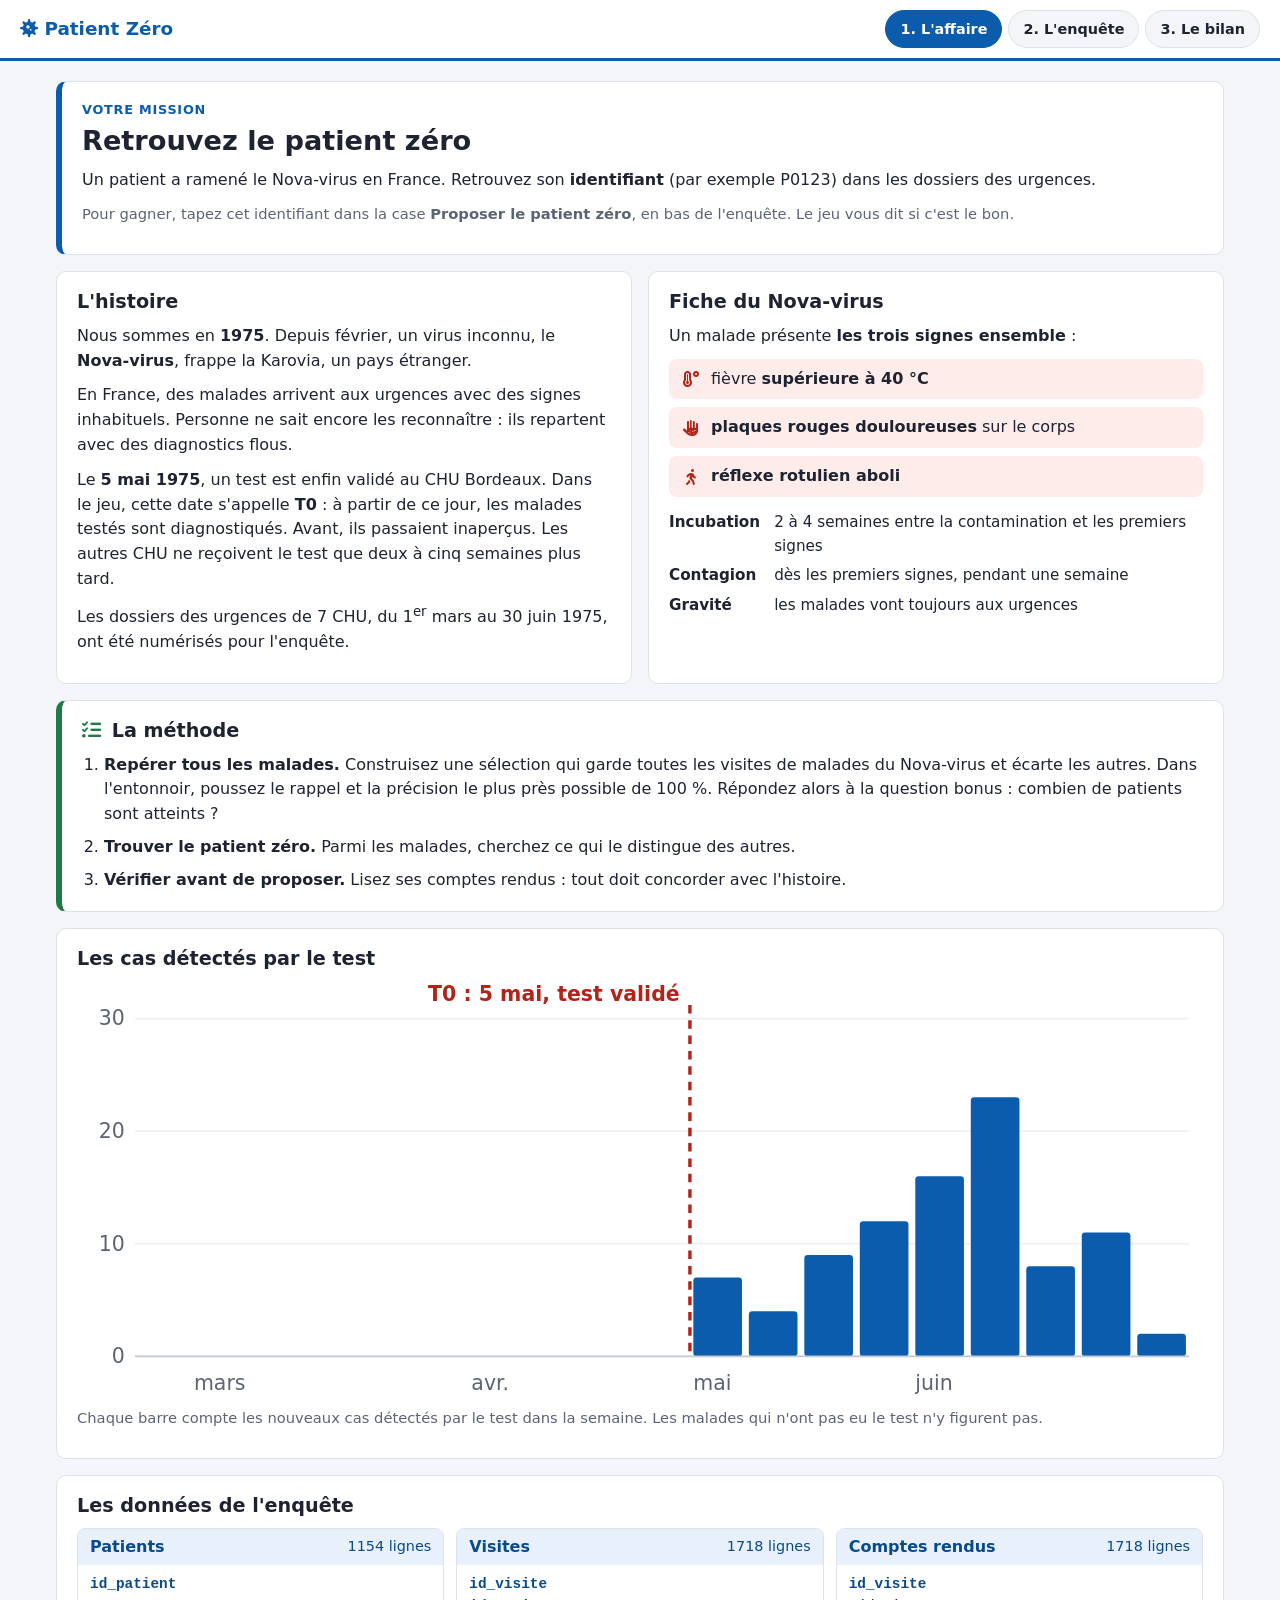
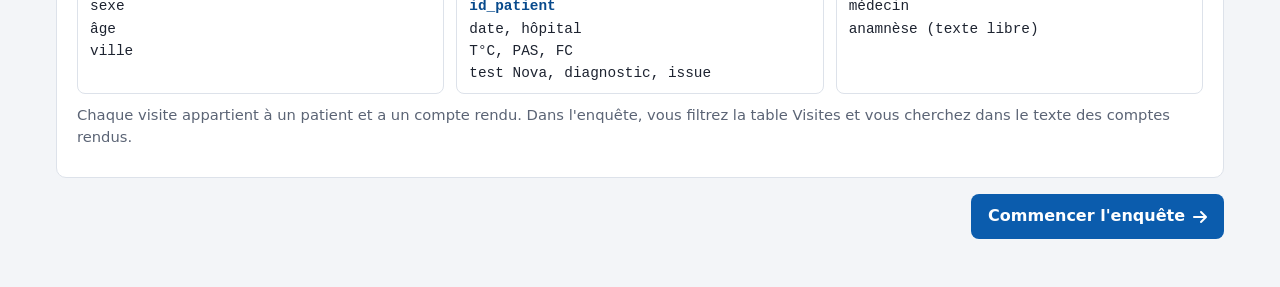
==== commit 715624d1: "Remplace sensibilité et spécificité par rappel et précision - Entonnoir, barre du téléphone, aide, m" ====
--- a/index.html
+++ b/index.html
@@ -5,7 +5,7 @@
 <meta name="viewport" content="width=device-width, initial-scale=1">
 <title>Patient Zéro</title>
 <link rel="stylesheet" href="https://cdnjs.cloudflare.com/ajax/libs/font-awesome/6.5.1/css/all.min.css">
-<link rel="stylesheet" href="style.css">
+<link rel="stylesheet" href="style.css?v=4e49592b">
 </head>
 <body>
 
@@ -64,7 +64,7 @@
     <h2><i class="fa-solid fa-list-check"></i> La méthode</h2>
     <ol class="etapes-methode" id="methode">
       <li><strong>Repérer tous les malades.</strong> Construisez une sélection qui garde toutes les visites de malades
-      du Nova-virus et écarte les autres. Dans l'entonnoir, poussez la sensibilité et la spécificité le plus près
+      du Nova-virus et écarte les autres. Dans l'entonnoir, poussez le rappel et la précision le plus près
       possible de 100 %. Répondez alors à la question bonus : combien de patients sont atteints ?</li>
       <li><strong>Trouver le patient zéro.</strong> Parmi les malades, cherchez ce qui le distingue des autres.</li>
       <li><strong>Vérifier avant de proposer.</strong> Lisez ses comptes rendus : tout doit concorder avec
@@ -110,7 +110,7 @@
   <section class="carte mission" id="mission" aria-live="polite"></section>
 
   <div class="enquete-grille">
-    <aside>
+    <form id="form-filtres" aria-label="Filtres et recherches" novalidate>
       <button class="bouton lien tout-effacer haut" type="button"><i class="fa-solid fa-eraser"></i> Tout effacer</button>
       <details class="carte repliable" open>
         <summary><i class="fa-solid fa-table"></i> Filtres sur la table Visites</summary>
@@ -131,29 +131,34 @@
         seul suffit. Les accents, les majuscules et le pluriel ne comptent pas. Un terme trouve aussi les mots qui
         commencent par lui : « céphal » trouve « céphalées ».</p>
         <div id="criteres"></div>
-        <button class="bouton secondaire" id="ajouter-critere"><i class="fa-solid fa-plus"></i> Ajouter une recherche</button>
+        <button class="bouton secondaire" type="button" id="ajouter-critere"><i class="fa-solid fa-plus"></i> Ajouter une recherche</button>
       </details>
 
-      <button class="bouton lien tout-effacer" type="button"><i class="fa-solid fa-eraser"></i> Tout effacer</button>
-    </aside>
+      <div class="appliquer">
+        <button class="bouton principal" type="submit" id="appliquer"><i class="fa-solid fa-filter"></i> Appliquer les filtres</button>
+        <button class="bouton lien tout-effacer" type="button"><i class="fa-solid fa-eraser"></i> Tout effacer</button>
+        <p class="etat-filtres" id="etat-filtres" aria-live="polite"></p>
+      </div>
+    </form>
 
     <div>
       <section class="carte" id="resultats">
         <h2>Entonnoir</h2>
         <p class="discret entonnoir-aide">Nombre de lignes qui restent après chaque filtre. Une visite a un seul
-        compte rendu : les tables Visites et Comptes rendus gardent le même nombre de lignes.</p>
-        <p class="discret entonnoir-aide"><strong>Sensibilité</strong> : part des visites de malades du Nova-virus
-        que votre sélection garde. <strong>Spécificité</strong> : part des visites de non-malades qu'elle écarte.
-        Une sélection parfaite atteint 100 % et 100 %.</p>
+        compte rendu : les tables Visites et Comptes rendus gardent le même nombre de lignes. Chaque étape a un
+        numéro et une couleur : sous l'entonnoir, l'onglet de même couleur montre les comptes rendus qu'elle n'a
+        pas sélectionnés.</p>
+        <p class="discret entonnoir-aide"><strong>Rappel</strong> : part des visites de malades du Nova-virus que
+        votre sélection garde. <strong>Précision</strong> : part des visites de votre sélection qui sont des visites
+        de malades. Une sélection parfaite atteint 100 % et 100 %.</p>
+        <p class="attente-filtres" id="attente-filtres" hidden><i class="fa-solid fa-triangle-exclamation"></i>
+        Les filtres ont changé. Cliquez sur <strong>Appliquer les filtres</strong> pour mettre à jour l'entonnoir et
+        les comptes rendus.</p>
         <ol class="entonnoir" id="entonnoir"></ol>
       </section>
 
       <section class="carte">
-        <div class="onglets-tables" role="tablist" aria-label="Tables">
-          <button role="tab" data-vue="cr" aria-selected="true">Comptes rendus <span class="compte" id="n-cr"></span></button>
-          <button role="tab" data-vue="visites" aria-selected="false">Visites <span class="compte" id="n-visites"></span></button>
-          <button role="tab" data-vue="patients" aria-selected="false">Patients <span class="compte" id="n-patients"></span></button>
-        </div>
+        <div class="onglets-tables" id="onglets-tables" role="tablist" aria-label="Tables"></div>
         <div class="tri">
           <label>Ordre
             <select id="ordre">
@@ -209,9 +214,9 @@
 
 </main>
 
-<script src="donnees.js"></script>
-<script src="js/recherche.js"></script>
-<script src="js/enquete.js"></script>
-<script src="js/jeu.js"></script>
+<script src="donnees.js?v=60d4d99e"></script>
+<script src="js/recherche.js?v=95b4e049"></script>
+<script src="js/enquete.js?v=5df87a85"></script>
+<script src="js/jeu.js?v=79efd246"></script>
 </body>
 </html>
--- a/style.css
+++ b/style.css
@@ -114,29 +114,50 @@
 .critere-pied { display: grid; gap: 8px; margin-top: 8px; }
 .critere-pied .bouton { justify-self: start; }
 .critere-pied .lien-phrase { display: flex; flex-direction: column; gap: 2px; font-size: .85rem; font-weight: 600; color: var(--discret); }
-.tout-effacer { margin: -4px 0 16px; }
 .tout-effacer.haut { margin: 0 0 8px; }
+/* Le bouton reste visible au bas de l'écran pendant qu'on fait défiler les filtres. */
+.appliquer { position: sticky; bottom: 0; z-index: 2; display: flex; flex-wrap: wrap; align-items: center; gap: 6px 12px;
+  padding: 10px 0 12px; margin-bottom: 16px; background: var(--fond); }
+.appliquer #appliquer { flex: 1 1 auto; }
+.bouton.principal.attente { box-shadow: 0 0 0 3px #f6c768; }
+.etat-filtres { flex-basis: 100%; margin: 0; font-size: .85rem; font-weight: 600; color: var(--ambre); }
+.etat-filtres:empty { display: none; }
 
 .entonnoir-aide { margin-bottom: 12px; }
-.entonnoir { list-style: none; padding: 0; margin: 0; display: grid; gap: 8px; }
+.attente-filtres { background: var(--ambre-clair); color: var(--ambre); border-radius: 8px; padding: 8px 12px; font-size: .92rem; margin: 0 0 12px; }
+.entonnoir { list-style: none; padding: 0; margin: 0; display: grid; gap: 8px; transition: opacity .2s; }
+.entonnoir.perime { opacity: .45; }
+/* Numéro d'étape, dans la couleur de l'étape (variables --etape et --etape-claire posées par jeu.js) */
+.numero { display: inline-flex; align-items: center; justify-content: center; flex: none; min-width: 22px; height: 22px; padding: 0 6px;
+  border-radius: 999px; background: var(--etape); color: #fff; font-size: .78rem; font-weight: 700; margin-right: 6px; }
 .entonnoir li { display: grid; grid-template-columns: minmax(0, 1fr) 160px minmax(170px, max-content); gap: 4px 12px; align-items: center; font-size: .92rem; }
 .entonnoir li.dernier { font-weight: 700; }
 .entonnoir .pastille { display: inline-block; font-size: .72rem; font-weight: 700; padding: 1px 7px; border-radius: 999px; margin-right: 6px;
   background: var(--bleu-clair); color: var(--bleu-fonce); vertical-align: 1px; }
 .entonnoir .pastille.texte { background: #f1e8fb; color: #5b2a8c; }
 .marche-barre { height: 10px; background: var(--fond); border-radius: 5px; overflow: hidden; }
-.marche-barre span { display: block; height: 100%; background: var(--bleu); border-radius: 5px; }
+.marche-barre span { display: block; height: 100%; background: var(--etape, #8a94a6); border-radius: 5px; }
 .marche-nombres { text-align: right; white-space: nowrap; }
 .indicateurs { display: block; font-size: .82rem; font-weight: 500; color: var(--discret); }
 .indicateurs strong { color: var(--texte); }
 .indicateurs .parfait { color: var(--vert); }
 .entonnoir-vide { color: var(--discret); font-size: .9rem; }
 
-.onglets-tables { display: flex; gap: 4px; box-shadow: inset 0 -2px 0 var(--bord); margin-bottom: 12px; overflow-x: auto; overflow-y: hidden; }
-.onglets-tables button { background: none; border: none; border-bottom: 3px solid transparent; padding: 8px 12px;
-  font-weight: 600; cursor: pointer; white-space: nowrap; color: var(--discret); }
-.onglets-tables button[aria-selected="true"] { color: var(--bleu); border-bottom-color: var(--bleu); }
+.onglets-tables { display: flex; flex-wrap: wrap; gap: 6px; margin-bottom: 12px; }
+.onglets-tables button { background: #fff; border: 1px solid var(--bord); border-radius: 8px; padding: 5px 10px;
+  font-size: .92rem; font-weight: 600; cursor: pointer; color: var(--discret); text-align: left; }
+.onglets-tables button:hover { border-color: var(--bleu); }
+.onglets-tables button[aria-selected="true"] { color: var(--bleu-fonce); background: var(--bleu-clair); border-color: var(--bleu);
+  box-shadow: inset 0 0 0 1px var(--bleu); }
+/* Comptes rendus non sélectionnés à une étape : fond de la couleur de l'étape */
+.onglets-tables button.ecartes { color: var(--texte); background: var(--etape-claire); border-color: var(--etape-claire);
+  border-left: 5px solid var(--etape); }
+.onglets-tables button.ecartes[aria-selected="true"] { border-color: var(--etape); box-shadow: inset 0 0 0 1px var(--etape); }
 .onglets-tables .compte { font-weight: 500; font-size: .85rem; }
+.bandeau-etape { display: flex; gap: 10px; align-items: flex-start; background: var(--etape-claire); border-left: 5px solid var(--etape);
+  border-radius: 8px; padding: 10px 12px; margin-bottom: 12px; font-size: .92rem; }
+.bandeau-etape p { margin: 0; }
+.bandeau-etape .numero { margin: 0; }
 .tri { display: flex; justify-content: flex-end; margin-bottom: 10px; }
 .tri label { display: flex; align-items: center; gap: 8px; font-size: .9rem; color: var(--discret); }
 .tri select { width: auto; }
@@ -186,6 +207,8 @@
   .schema { grid-template-columns: 1fr; }
   .entonnoir li { grid-template-columns: 1fr auto; }
   .marche-barre { grid-column: 1 / -1; grid-row: 2; }
+  /* La barre du bas, ci-dessous, prend le relais du bouton collé. */
+  .appliquer { position: static; }
   /* Sur un écran étroit, les filtres repoussent l'entonnoir loin en dessous : une barre collée en bas
      garde le résultat sous les yeux. */
   .barre-resultat { display: flex; justify-content: space-between; align-items: center; gap: 10px; position: sticky; bottom: 0;
@@ -208,7 +231,8 @@
   .marche-nombres { text-align: left; }
   .marche-barre { grid-row: auto; }
   .cr-pied .bouton { margin-left: 0; width: 100%; }
-  .onglets-tables button { flex: 1; padding: 8px 4px; font-size: .9rem; }
+  .onglets-tables { display: grid; grid-template-columns: 1fr 1fr; }
+  .onglets-tables button { padding: 6px 8px; font-size: .88rem; }
   .barre-resultat .indicateurs { white-space: nowrap; }
   .barre-resultat .aller .texte { display: none; }
   .barre-resultat .aller { font-size: 1.2rem; }
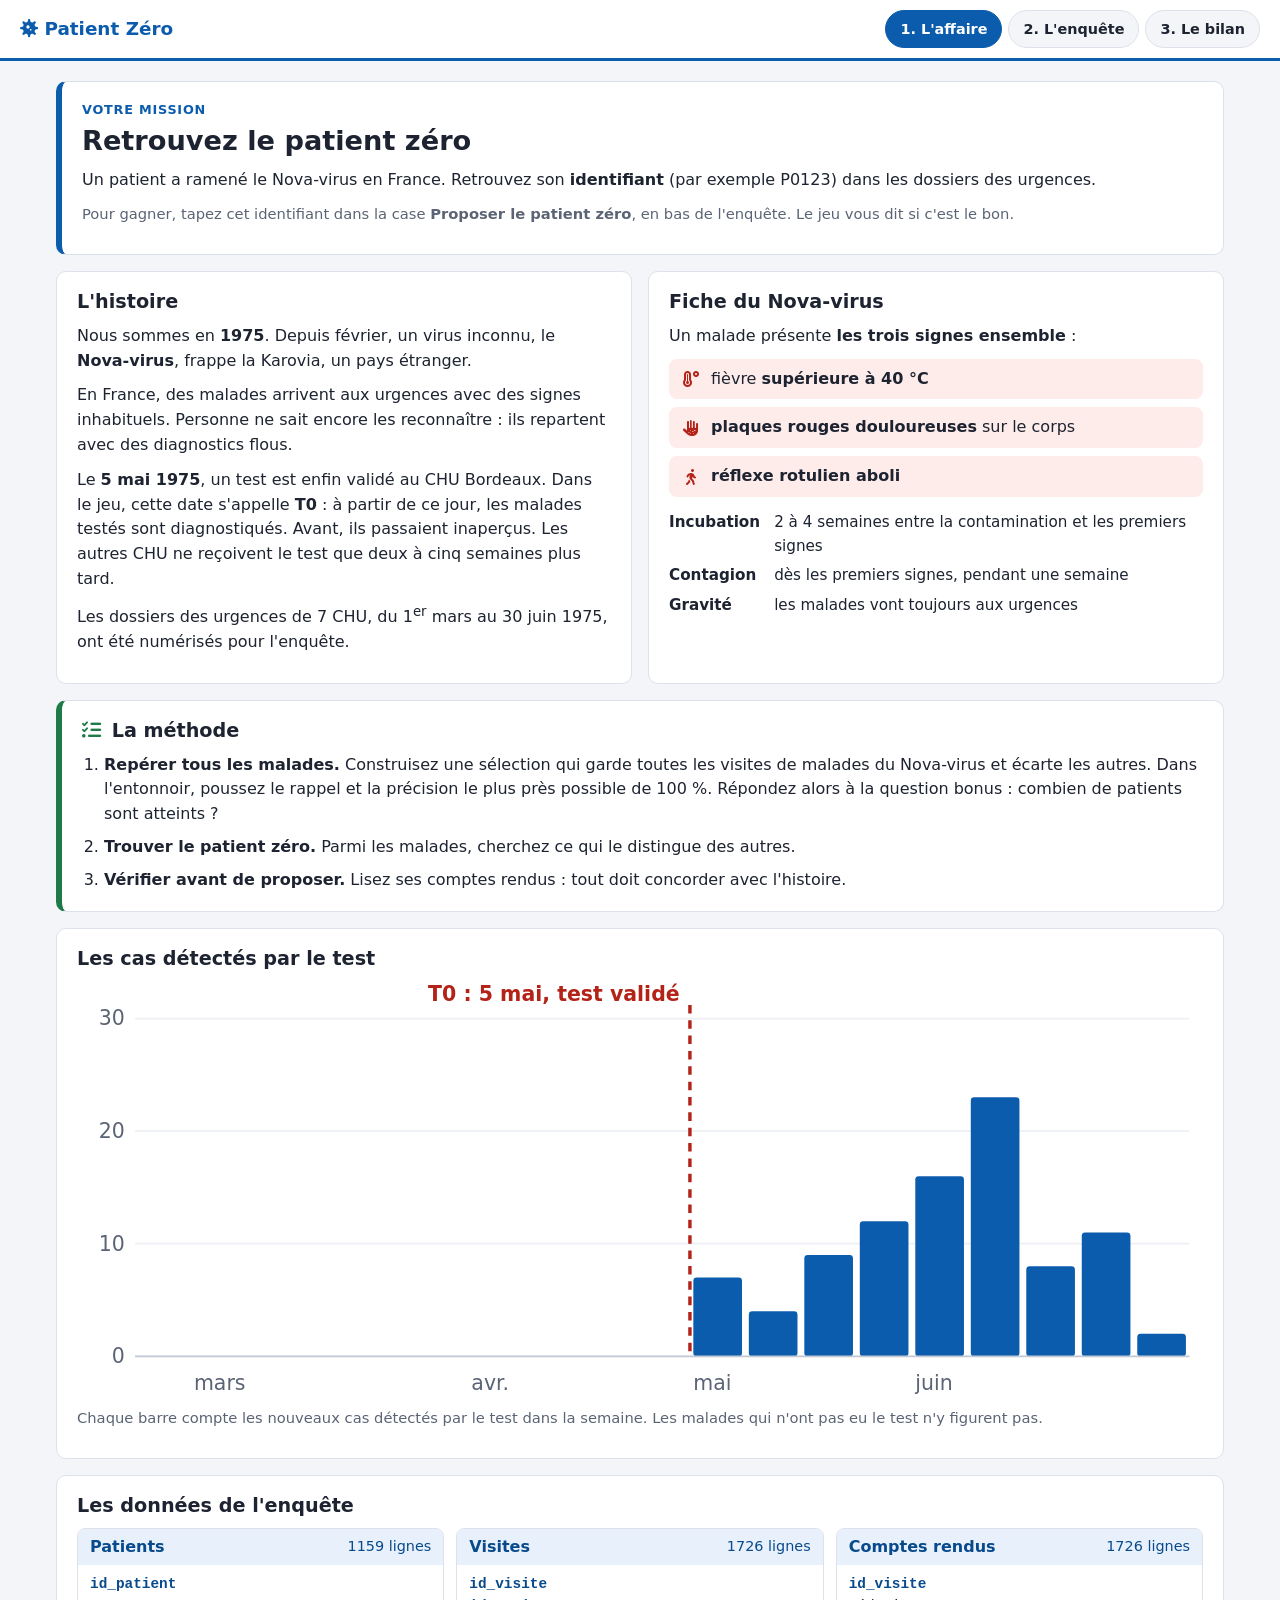
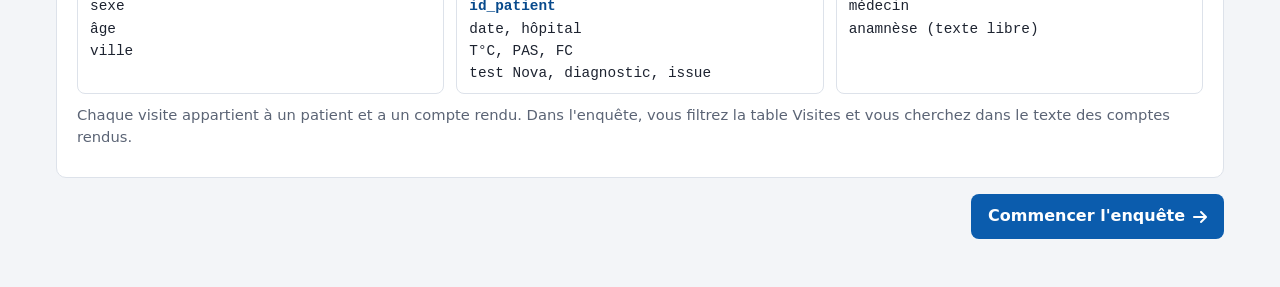
==== commit 7a58a793: "Synonymes chez le patient zéro, autres malades rentrés de Karovia, données dans le désordre - Les co" ====
--- a/index.html
+++ b/index.html
@@ -162,6 +162,7 @@
         <div class="tri">
           <label>Ordre
             <select id="ordre">
+              <option value="">non trié</option>
               <option value="asc">plus anciennes d'abord</option>
               <option value="desc">plus récentes d'abord</option>
             </select>
@@ -214,9 +215,9 @@
 
 </main>
 
-<script src="donnees.js?v=60d4d99e"></script>
+<script src="donnees.js?v=7889630e"></script>
 <script src="js/recherche.js?v=95b4e049"></script>
-<script src="js/enquete.js?v=5df87a85"></script>
-<script src="js/jeu.js?v=79efd246"></script>
+<script src="js/enquete.js?v=b632fd39"></script>
+<script src="js/jeu.js?v=29982d2e"></script>
 </body>
 </html>
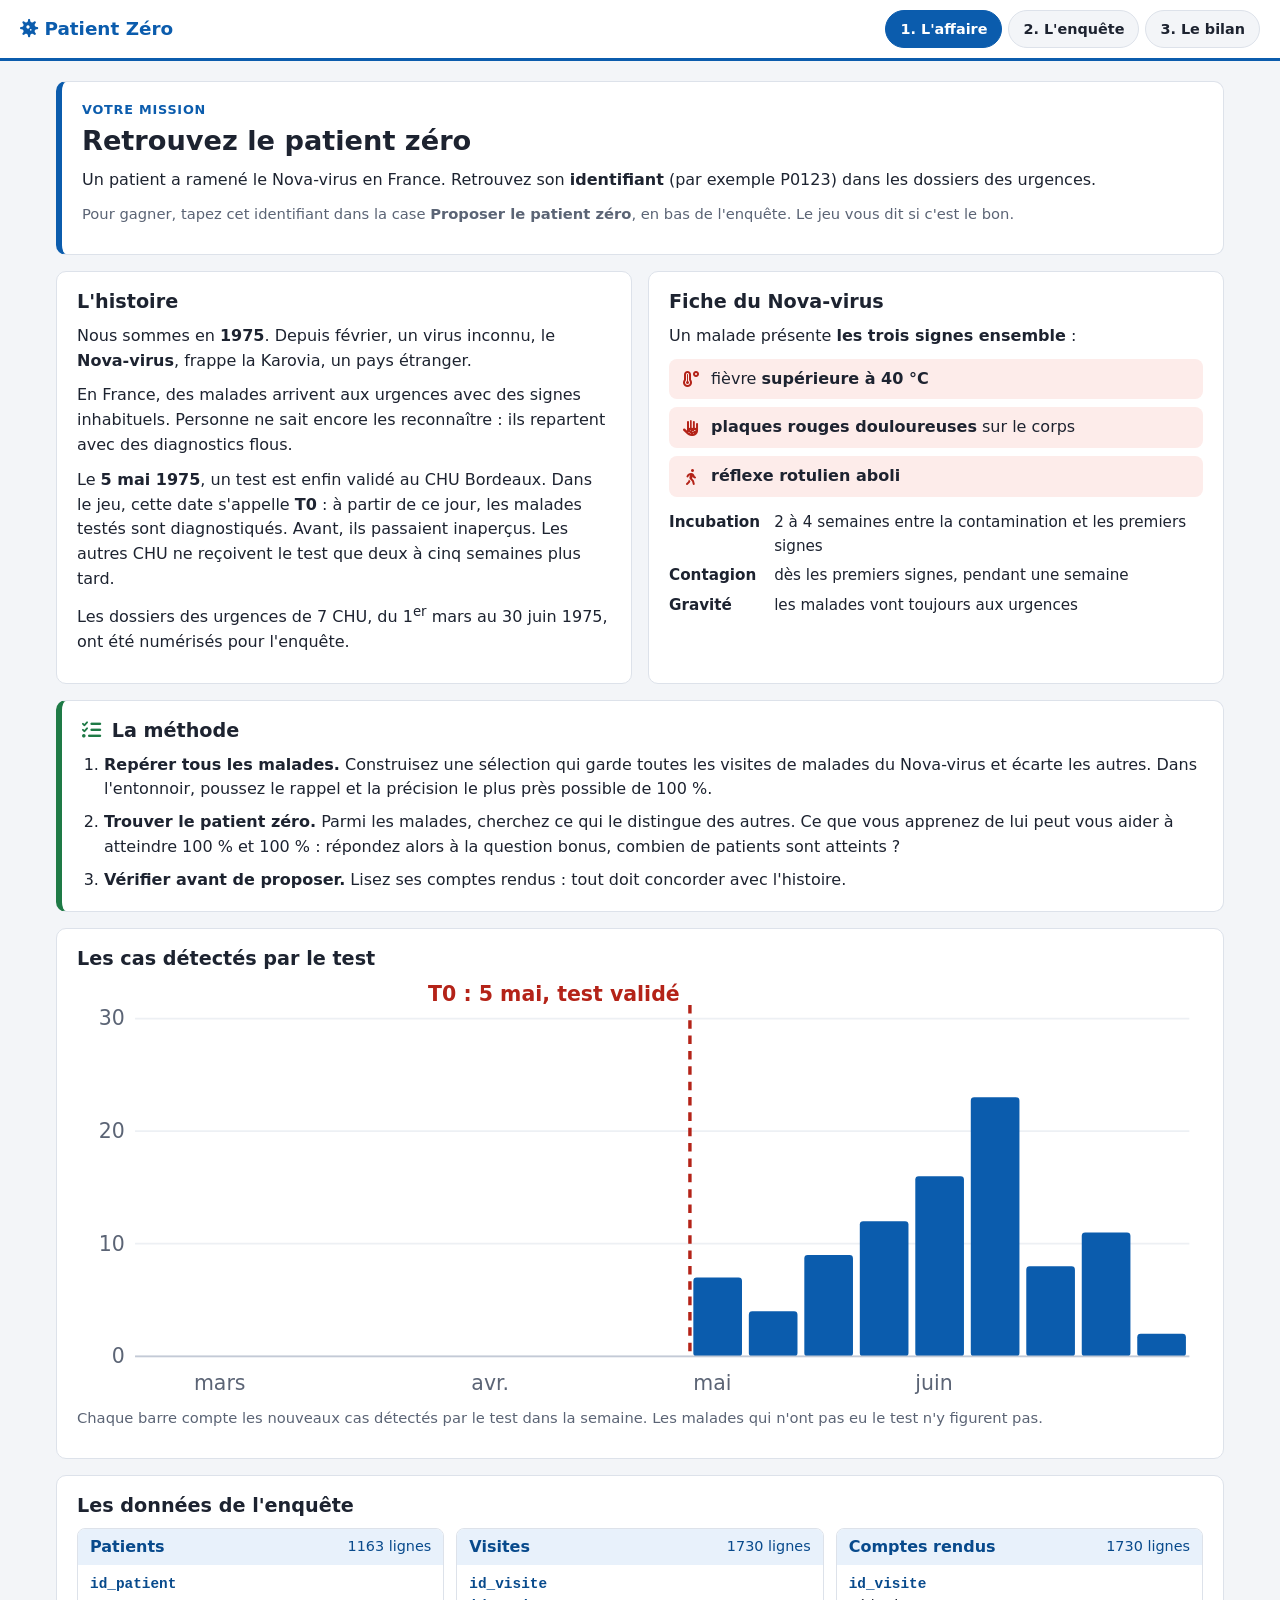
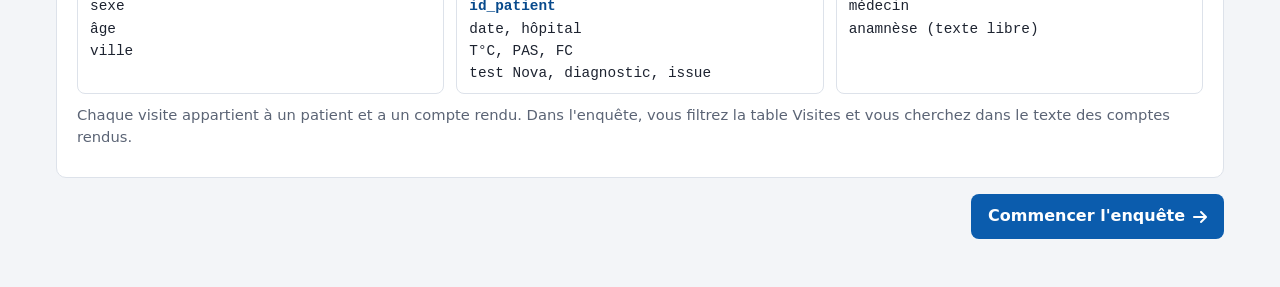
==== commit 3bd132a9: "Ajoute des non-malades qui ont les trois signes avant le patient zéro, sans Karovia Quatre érysipèle" ====
--- a/index.html
+++ b/index.html
@@ -65,8 +65,10 @@
     <ol class="etapes-methode" id="methode">
       <li><strong>Repérer tous les malades.</strong> Construisez une sélection qui garde toutes les visites de malades
       du Nova-virus et écarte les autres. Dans l'entonnoir, poussez le rappel et la précision le plus près
-      possible de 100 %. Répondez alors à la question bonus : combien de patients sont atteints ?</li>
-      <li><strong>Trouver le patient zéro.</strong> Parmi les malades, cherchez ce qui le distingue des autres.</li>
+      possible de 100 %.</li>
+      <li><strong>Trouver le patient zéro.</strong> Parmi les malades, cherchez ce qui le distingue des autres. Ce que
+      vous apprenez de lui peut vous aider à atteindre 100 % et 100 % : répondez alors à la question bonus, combien de
+      patients sont atteints ?</li>
       <li><strong>Vérifier avant de proposer.</strong> Lisez ses comptes rendus : tout doit concorder avec
       l'histoire.</li>
     </ol>
@@ -215,7 +217,7 @@
 
 </main>
 
-<script src="donnees.js?v=7889630e"></script>
+<script src="donnees.js?v=8d2c39d3"></script>
 <script src="js/recherche.js?v=95b4e049"></script>
 <script src="js/enquete.js?v=b632fd39"></script>
 <script src="js/jeu.js?v=29982d2e"></script>
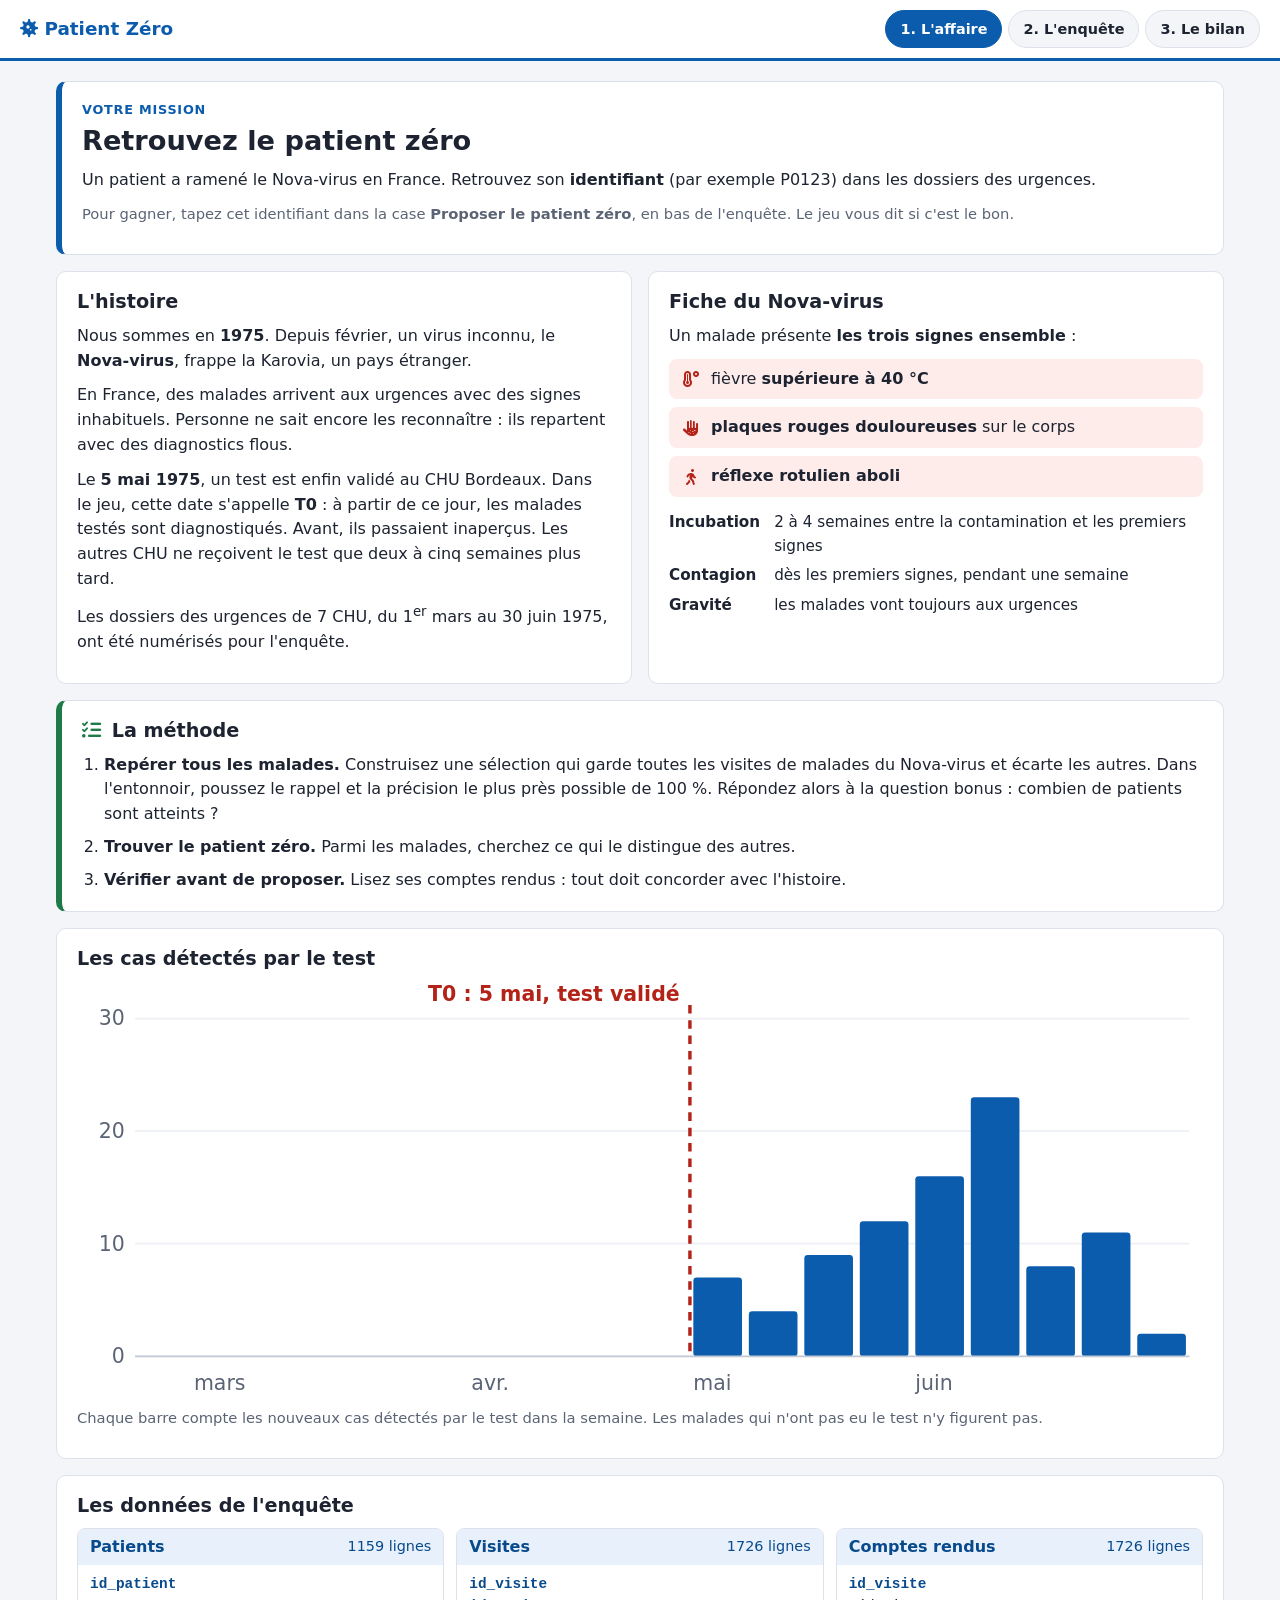
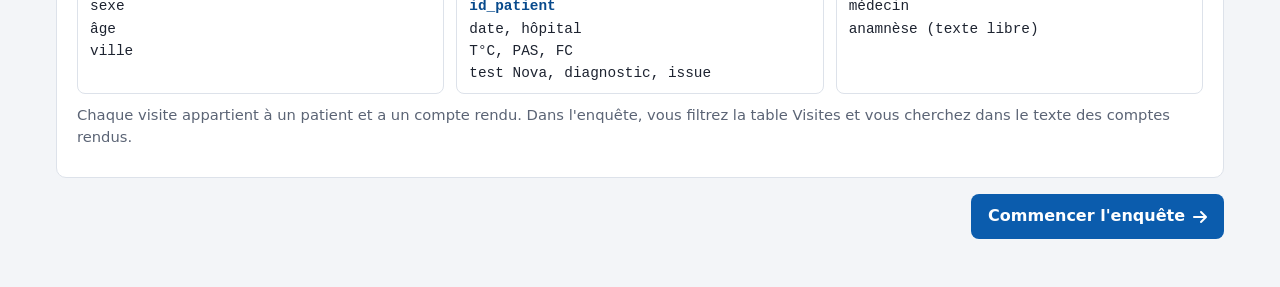
==== commit a94c9dbd: "Revient à la version d'avant les non-malades qui ont les trois signes avant le patient zéro Annule 3" ====
--- a/index.html
+++ b/index.html
@@ -65,10 +65,8 @@
     <ol class="etapes-methode" id="methode">
       <li><strong>Repérer tous les malades.</strong> Construisez une sélection qui garde toutes les visites de malades
       du Nova-virus et écarte les autres. Dans l'entonnoir, poussez le rappel et la précision le plus près
-      possible de 100 %.</li>
-      <li><strong>Trouver le patient zéro.</strong> Parmi les malades, cherchez ce qui le distingue des autres. Ce que
-      vous apprenez de lui peut vous aider à atteindre 100 % et 100 % : répondez alors à la question bonus, combien de
-      patients sont atteints ?</li>
+      possible de 100 %. Répondez alors à la question bonus : combien de patients sont atteints ?</li>
+      <li><strong>Trouver le patient zéro.</strong> Parmi les malades, cherchez ce qui le distingue des autres.</li>
       <li><strong>Vérifier avant de proposer.</strong> Lisez ses comptes rendus : tout doit concorder avec
       l'histoire.</li>
     </ol>
@@ -217,7 +215,7 @@
 
 </main>
 
-<script src="donnees.js?v=8d2c39d3"></script>
+<script src="donnees.js?v=7889630e"></script>
 <script src="js/recherche.js?v=95b4e049"></script>
 <script src="js/enquete.js?v=b632fd39"></script>
 <script src="js/jeu.js?v=29982d2e"></script>
